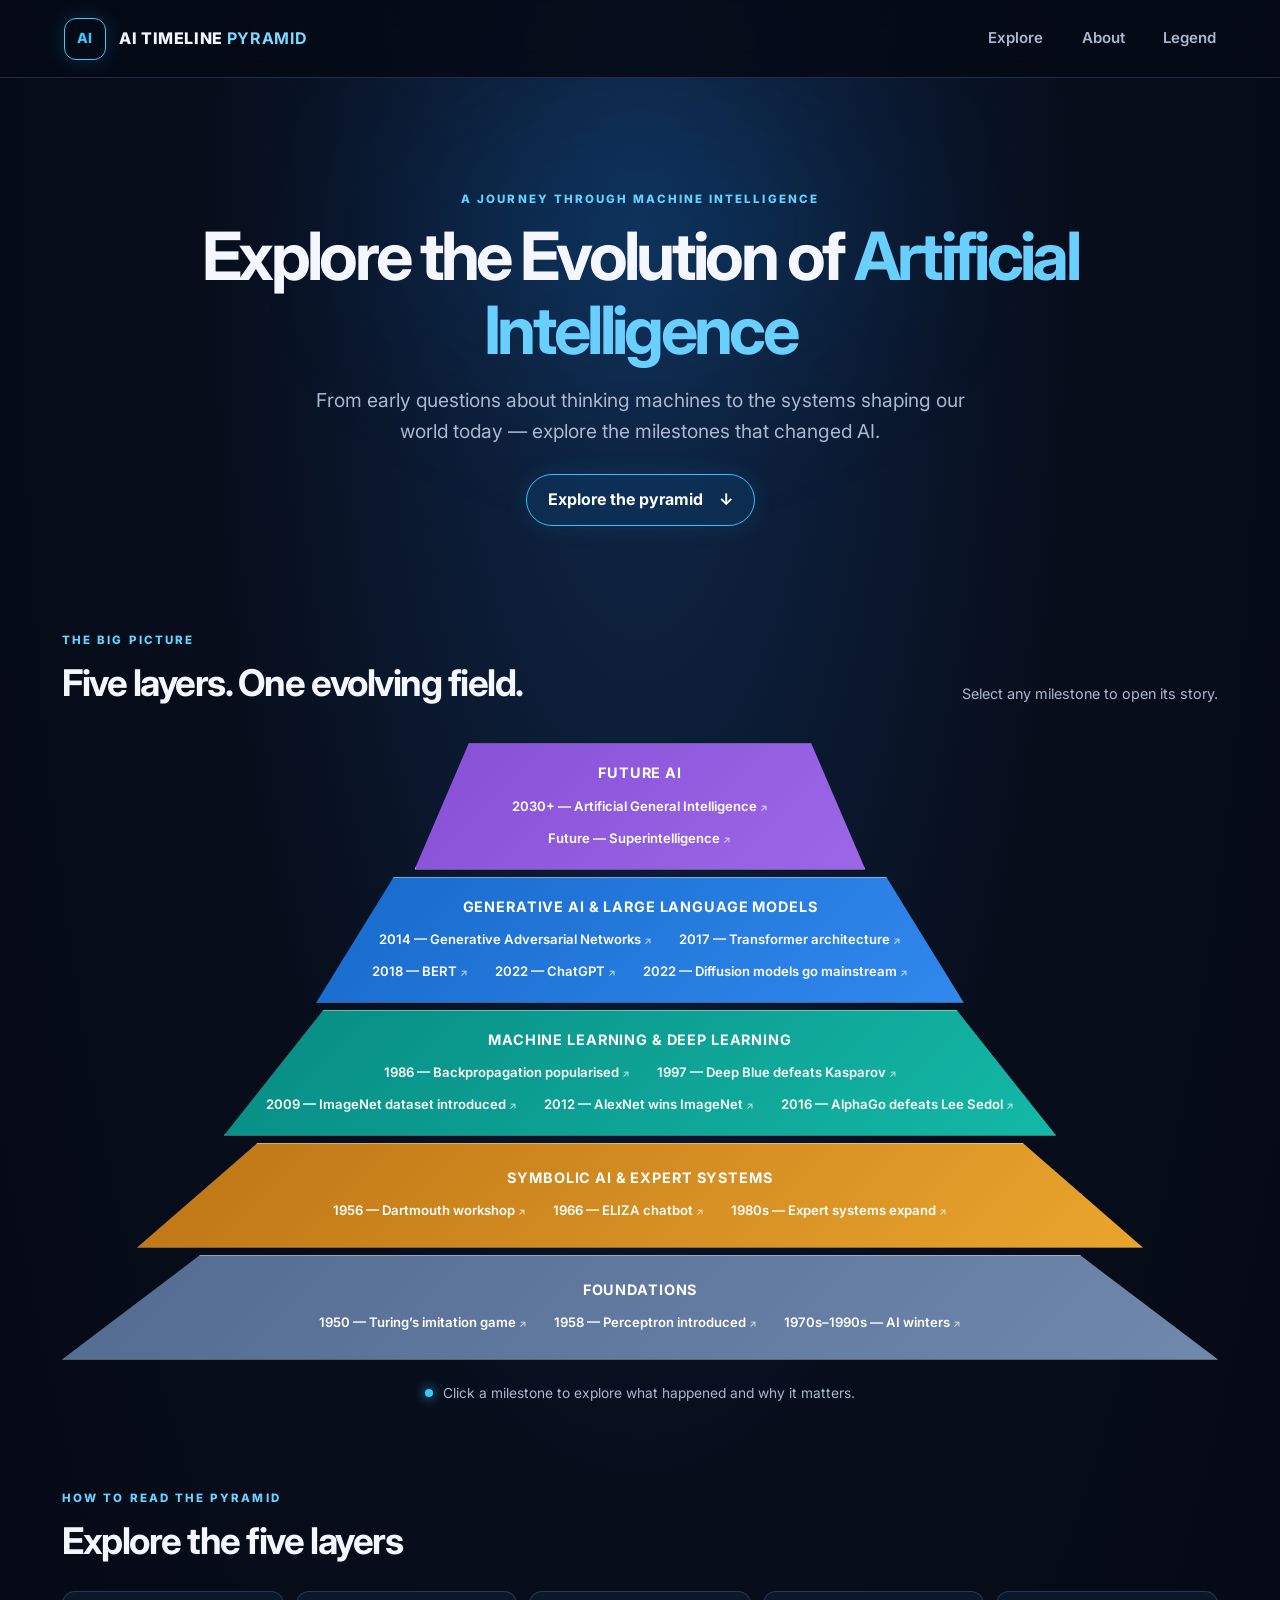
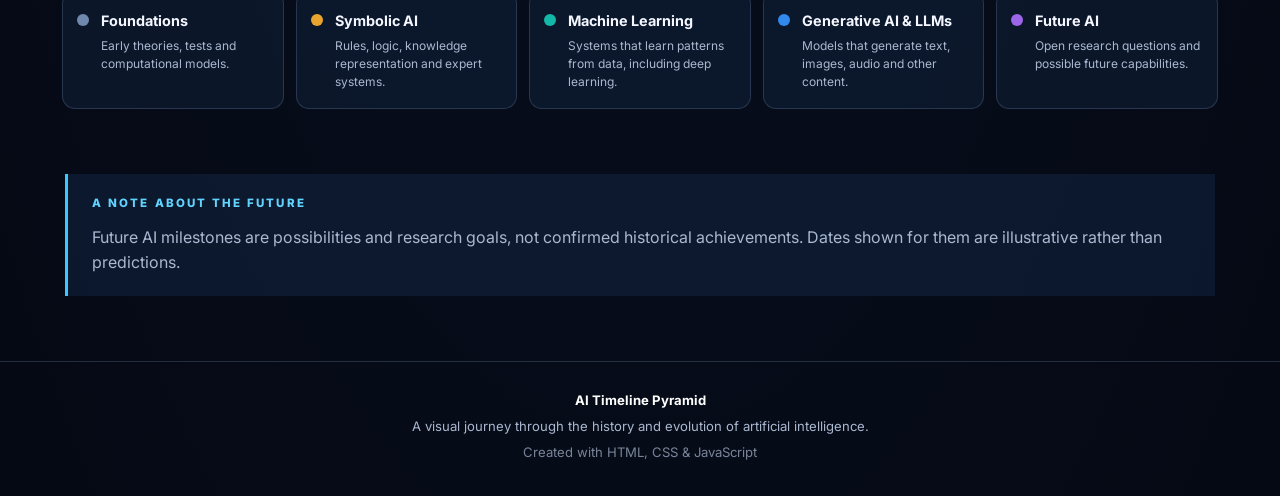
==== index.html @ 3618a6c2 "graphics" ====
<!DOCTYPE html>
<html lang="en">
<head>
  <meta charset="UTF-8">
  <meta name="viewport" content="width=device-width, initial-scale=1.0">
  <meta name="description" content="Explore the evolution of artificial intelligence through an interactive five-layer timeline pyramid.">
  <title>AI Timeline Pyramid</title>
  <link rel="preconnect" href="https://fonts.googleapis.com">
  <link rel="preconnect" href="https://fonts.gstatic.com" crossorigin>
  <link href="https://fonts.googleapis.com/css2?family=Inter:wght@400;500;600;700;800&display=swap" rel="stylesheet">
  <link rel="stylesheet" href="css/style.css">
  <script src="js/script.js" defer></script>
</head>
<body>
  <header class="site-header" id="top">
    <a class="brand" href="index.html" aria-label="AI Timeline Pyramid home">
      <span class="brand-mark" aria-hidden="true">AI</span>
      <span>AI TIMELINE <b>PYRAMID</b></span>
    </a>
    <nav class="main-nav" aria-label="Main navigation">
      <a href="#timeline">Explore</a>
      <a href="#about">About</a>
      <a href="#legend">Legend</a>
    </nav>
    <button class="menu-toggle" aria-label="Toggle navigation" aria-expanded="false">☰</button>
  </header>

  <main>
    <section class="hero" id="about">
      <div class="hero-glow"></div>
      <p class="eyebrow">A JOURNEY THROUGH MACHINE INTELLIGENCE</p>
      <h1>Explore the Evolution of <span>Artificial Intelligence</span></h1>
      <p class="hero-copy">From early questions about thinking machines to the systems shaping our world today — explore the milestones that changed AI.</p>
      <a class="primary-link" href="#timeline">Explore the pyramid <span aria-hidden="true">↓</span></a>
    </section>

    <section class="timeline-section" id="timeline">
      <div class="section-heading">
        <div>
          <p class="eyebrow">THE BIG PICTURE</p>
          <h2>Five layers. One evolving field.</h2>
        </div>
        <p class="section-note">Select any milestone to open its story.</p>
      </div>

      <div class="pyramid-wrap">
        <div class="pyramid" aria-label="Interactive pyramid of artificial intelligence milestones">
          <section class="pyramid-layer future" aria-labelledby="future-title">
            <h3 id="future-title">FUTURE AI</h3>
            <div class="milestone-list">
              <a class="milestone" href="details.html?id=agi">2030+ — Artificial General Intelligence <span>↗</span></a>
              <a class="milestone" href="details.html?id=superintelligence">Future — Superintelligence <span>↗</span></a>
            </div>
          </section>

          <section class="pyramid-layer generative" aria-labelledby="generative-title">
            <h3 id="generative-title">GENERATIVE AI &amp; LARGE LANGUAGE MODELS</h3>
            <div class="milestone-list">
              <a class="milestone" href="details.html?id=gan">2014 — Generative Adversarial Networks <span>↗</span></a>
              <a class="milestone" href="details.html?id=transformer">2017 — Transformer architecture <span>↗</span></a>
              <a class="milestone" href="details.html?id=bert">2018 — BERT <span>↗</span></a>
              <a class="milestone" href="details.html?id=chatgpt">2022 — ChatGPT <span>↗</span></a>
              <a class="milestone" href="details.html?id=diffusion">2022 — Diffusion models go mainstream <span>↗</span></a>
            </div>
          </section>

          <section class="pyramid-layer machine" aria-labelledby="machine-title">
            <h3 id="machine-title">MACHINE LEARNING &amp; DEEP LEARNING</h3>
            <div class="milestone-list">
              <a class="milestone" href="details.html?id=backprop">1986 — Backpropagation popularised <span>↗</span></a>
              <a class="milestone" href="details.html?id=deepblue">1997 — Deep Blue defeats Kasparov <span>↗</span></a>
              <a class="milestone" href="details.html?id=imagenet">2009 — ImageNet dataset introduced <span>↗</span></a>
              <a class="milestone" href="details.html?id=alexnet">2012 — AlexNet wins ImageNet <span>↗</span></a>
              <a class="milestone" href="details.html?id=alphago">2016 — AlphaGo defeats Lee Sedol <span>↗</span></a>
            </div>
          </section>

          <section class="pyramid-layer symbolic" aria-labelledby="symbolic-title">
            <h3 id="symbolic-title">SYMBOLIC AI &amp; EXPERT SYSTEMS</h3>
            <div class="milestone-list">
              <a class="milestone" href="details.html?id=dartmouth">1956 — Dartmouth workshop <span>↗</span></a>
              <a class="milestone" href="details.html?id=eliza">1966 — ELIZA chatbot <span>↗</span></a>
              <a class="milestone" href="details.html?id=expert">1980s — Expert systems expand <span>↗</span></a>
            </div>
          </section>

          <section class="pyramid-layer foundations" aria-labelledby="foundations-title">
            <h3 id="foundations-title">FOUNDATIONS</h3>
            <div class="milestone-list">
              <a class="milestone" href="details.html?id=turing">1950 — Turing’s imitation game <span>↗</span></a>
              <a class="milestone" href="details.html?id=perceptron">1958 — Perceptron introduced <span>↗</span></a>
              <a class="milestone" href="details.html?id=winters">1970s–1990s — AI winters <span>↗</span></a>
            </div>
          </section>
        </div>
      </div>
      <p class="interaction-hint"><span class="hint-dot"></span> Click a milestone to explore what happened and why it matters.</p>
    </section>

    <section class="legend-section" id="legend">
      <div class="section-heading">
        <div>
          <p class="eyebrow">HOW TO READ THE PYRAMID</p>
          <h2>Explore the five layers</h2>
        </div>
      </div>
      <div class="legend-grid">
        <article class="legend-card"><span class="legend-swatch swatch-foundations"></span><div><h3>Foundations</h3><p>Early theories, tests and computational models.</p></div></article>
        <article class="legend-card"><span class="legend-swatch swatch-symbolic"></span><div><h3>Symbolic AI</h3><p>Rules, logic, knowledge representation and expert systems.</p></div></article>
        <article class="legend-card"><span class="legend-swatch swatch-machine"></span><div><h3>Machine Learning</h3><p>Systems that learn patterns from data, including deep learning.</p></div></article>
        <article class="legend-card"><span class="legend-swatch swatch-generative"></span><div><h3>Generative AI &amp; LLMs</h3><p>Models that generate text, images, audio and other content.</p></div></article>
        <article class="legend-card"><span class="legend-swatch swatch-future"></span><div><h3>Future AI</h3><p>Open research questions and possible future capabilities.</p></div></article>
      </div>
    </section>

    <section class="about-strip">
      <p class="eyebrow">A NOTE ABOUT THE FUTURE</p>
      <p>Future AI milestones are possibilities and research goals, not confirmed historical achievements. Dates shown for them are illustrative rather than predictions.</p>
    </section>
  </main>

  <footer class="site-footer">
    <a class="footer-brand" href="#top">AI Timeline Pyramid</a>
    <p>A visual journey through the history and evolution of artificial intelligence.</p>
    <p class="footer-credit">Created with HTML, CSS &amp; JavaScript</p>
  </footer>
</body>
</html>
---- css/style.css ----
:root {
  --bg: #070d1b;
  --bg-soft: #0d172b;
  --panel: #111e34;
  --text: #f4f7ff;
  --muted: #aab8d0;
  --line: rgba(157, 184, 230, .2);
  --cyan: #39c8ff;
  --foundations: #7188ad;
  --symbolic: #eaa52e;
  --machine: #14b8a6;
  --generative: #3188ed;
  --future: #9b67e8;
  font-family: "Inter", system-ui, sans-serif;
}
* { box-sizing: border-box; }
html { scroll-behavior: smooth; }
body {
  margin: 0; color: var(--text);
  background: radial-gradient(ellipse at 50% 12%, #10284a 0, var(--bg) 48%, #050914 100%);
  line-height: 1.6;
}
a { color: inherit; }
.site-header {
  min-height: 78px; padding: 16px clamp(20px, 5vw, 76px);
  display: flex; align-items: center; justify-content: space-between; gap: 24px;
  border-bottom: 1px solid var(--line); background: rgba(5, 10, 22, .88);
  position: sticky; top: 0; z-index: 10; backdrop-filter: blur(14px);
}
.brand { display: inline-flex; align-items: center; gap: 13px; text-decoration: none; font-weight: 800; letter-spacing: .04em; }
.brand b { color: #79d9ff; }
.brand-mark {
  width: 42px; height: 42px; border: 1px solid var(--cyan); border-radius: 12px;
  display: grid; place-items: center; color: var(--cyan); font-size: 14px;
  box-shadow: 0 0 22px rgba(57, 200, 255, .18);
}
.main-nav { display: flex; gap: clamp(18px, 3vw, 42px); }
.main-nav a { text-decoration: none; color: var(--muted); font-weight: 600; font-size: .94rem; }
.main-nav a:hover, .main-nav a:focus-visible { color: white; }
.menu-toggle { display: none; color: white; border: 1px solid var(--line); background: transparent; padding: 8px 12px; border-radius: 8px; }
.hero {
  position: relative; overflow: hidden; text-align: center;
  padding: clamp(65px, 9vw, 112px) 20px 70px;
}
.hero-glow {
  position: absolute; width: 460px; height: 260px; border-radius: 50%;
  background: rgba(0, 147, 255, .12); filter: blur(90px);
  top: 20px; left: 50%; transform: translateX(-50%); pointer-events: none;
}
.hero > *:not(.hero-glow) { position: relative; }
.eyebrow { color: #62d3ff; font-size: .72rem; font-weight: 800; letter-spacing: .18em; margin: 0 0 12px; }
.hero h1 { max-width: 950px; margin: 0 auto 18px; font-size: clamp(2.2rem, 5.2vw, 4.6rem); line-height: 1.1; letter-spacing: -.055em; }
.hero h1 span { color: #68cfff; }
.hero-copy { max-width: 680px; margin: 0 auto 28px; color: var(--muted); font-size: clamp(1rem, 1.8vw, 1.2rem); }
.primary-link {
  display: inline-flex; align-items: center; gap: 16px; padding: 12px 21px;
  border: 1px solid #32bfff; border-radius: 999px; text-decoration: none;
  color: white; font-weight: 700; background: rgba(18, 113, 184, .16);
  box-shadow: 0 0 24px rgba(43, 177, 255, .12); transition: .2s ease;
}
.primary-link:hover { background: rgba(34, 157, 235, .28); transform: translateY(-2px); }
.timeline-section, .legend-section { max-width: 1240px; margin: 0 auto; padding: 35px clamp(18px, 4vw, 42px) 65px; }
.section-heading { display: flex; justify-content: space-between; align-items: end; gap: 24px; margin-bottom: 28px; }
.section-heading h2 { font-size: clamp(1.6rem, 3vw, 2.3rem); line-height: 1.2; margin: 0; letter-spacing: -.04em; }
.section-note { color: var(--muted); margin: 0; font-size: .9rem; }
.pyramid-wrap { padding: 10px 0 0; }
.pyramid { display: flex; flex-direction: column; align-items: center; gap: 7px; }
.pyramid-layer {
  min-height: 105px; padding: 17px 22px; display: flex; flex-direction: column;
  align-items: center; justify-content: center; text-align: center; color: white;
  clip-path: polygon(12% 0, 88% 0, 100% 100%, 0 100%);
  border: 1px solid rgba(255,255,255,.35); transition: filter .2s ease;
}
.pyramid-layer:hover { filter: brightness(1.12); }
.pyramid-layer h3 { margin: 0 0 8px; font-size: .9rem; letter-spacing: .06em; }
.pyramid-layer.future { width: 39%; background: linear-gradient(135deg, #8750d5, var(--future)); }
.pyramid-layer.generative { width: 56%; background: linear-gradient(135deg, #176acb, var(--generative)); }
.pyramid-layer.machine { width: 72%; background: linear-gradient(135deg, #078b83, var(--machine)); }
.pyramid-layer.symbolic { width: 87%; background: linear-gradient(135deg, #bd7415, var(--symbolic)); }
.pyramid-layer.foundations { width: 100%; background: linear-gradient(135deg, #536b91, var(--foundations)); }
.milestone-list { display: flex; justify-content: center; flex-wrap: wrap; gap: 5px 17px; max-width: 100%; }
.milestone {
  color: white; text-decoration: none; font-size: .82rem; font-weight: 600;
  padding: 3px 5px; border-radius: 5px; transition: background .18s, transform .18s;
}
.milestone span { color: rgba(255,255,255,.7); font-size: .75em; }
.milestone:hover, .milestone:focus-visible { background: rgba(4, 15, 35, .28); transform: translateY(-1px); outline: none; }
.interaction-hint { display: flex; align-items: center; justify-content: center; gap: 10px; color: var(--muted); font-size: .86rem; margin: 22px 0 0; }
.hint-dot { width: 8px; height: 8px; border-radius: 50%; background: var(--cyan); box-shadow: 0 0 12px var(--cyan); }
.legend-section { padding-top: 20px; }
.legend-grid { display: grid; grid-template-columns: repeat(5, 1fr); gap: 12px; }
.legend-card { display: flex; gap: 12px; align-items: flex-start; padding: 17px 14px; border: 1px solid var(--line); border-radius: 13px; background: rgba(15, 28, 49, .72); }
.legend-card h3 { margin: 0 0 5px; font-size: .9rem; }
.legend-card p { margin: 0; color: var(--muted); font-size: .75rem; line-height: 1.5; }
.legend-swatch { flex: 0 0 12px; height: 12px; border-radius: 50%; margin-top: 5px; }
.swatch-foundations { background: var(--foundations); }
.swatch-symbolic { background: var(--symbolic); }
.swatch-machine { background: var(--machine); }
.swatch-generative { background: var(--generative); }
.swatch-future { background: var(--future); }
.about-strip { max-width: 1150px; margin: 0 auto 65px; padding: 20px 24px; border-left: 3px solid var(--cyan); background: rgba(18, 38, 65, .55); color: var(--muted); }
.about-strip p:last-child { margin: 0; }
.site-footer { border-top: 1px solid var(--line); padding: 28px 20px; text-align: center; color: var(--muted); font-size: .82rem; }
.site-footer p { margin: 5px 0; }
.footer-brand { color: white; text-decoration: none; font-weight: 700; }
.footer-credit { opacity: .7; }
@media (max-width: 850px) {
  .legend-grid { grid-template-columns: repeat(2, 1fr); }
  .pyramid-layer { min-height: 115px; padding: 15px 20px; }
  .milestone { font-size: .76rem; }
}
@media (max-width: 600px) {
  .site-header { min-height: 68px; flex-wrap: wrap; }
  .brand { font-size: .82rem; }
  .brand-mark { width: 36px; height: 36px; }
  .menu-toggle { display: block; }
  .main-nav { display: none; width: 100%; flex-direction: column; gap: 12px; padding: 8px 0 4px; }
  .main-nav.open { display: flex; }
  .hero { padding-top: 58px; }
  .section-heading { display: block; }
  .section-note { margin-top: 10px; }
  .pyramid { gap: 6px; }
  .pyramid-layer { width: 100% !important; clip-path: none; border-radius: 10px; min-height: auto; padding: 15px 12px; }
  .pyramid-layer h3 { font-size: .8rem; }
  .milestone-list { gap: 4px 8px; }
  .milestone { font-size: .73rem; }
  .legend-grid { grid-template-columns: 1fr; }
  .about-strip { margin-left: 18px; margin-right: 18px; }
}
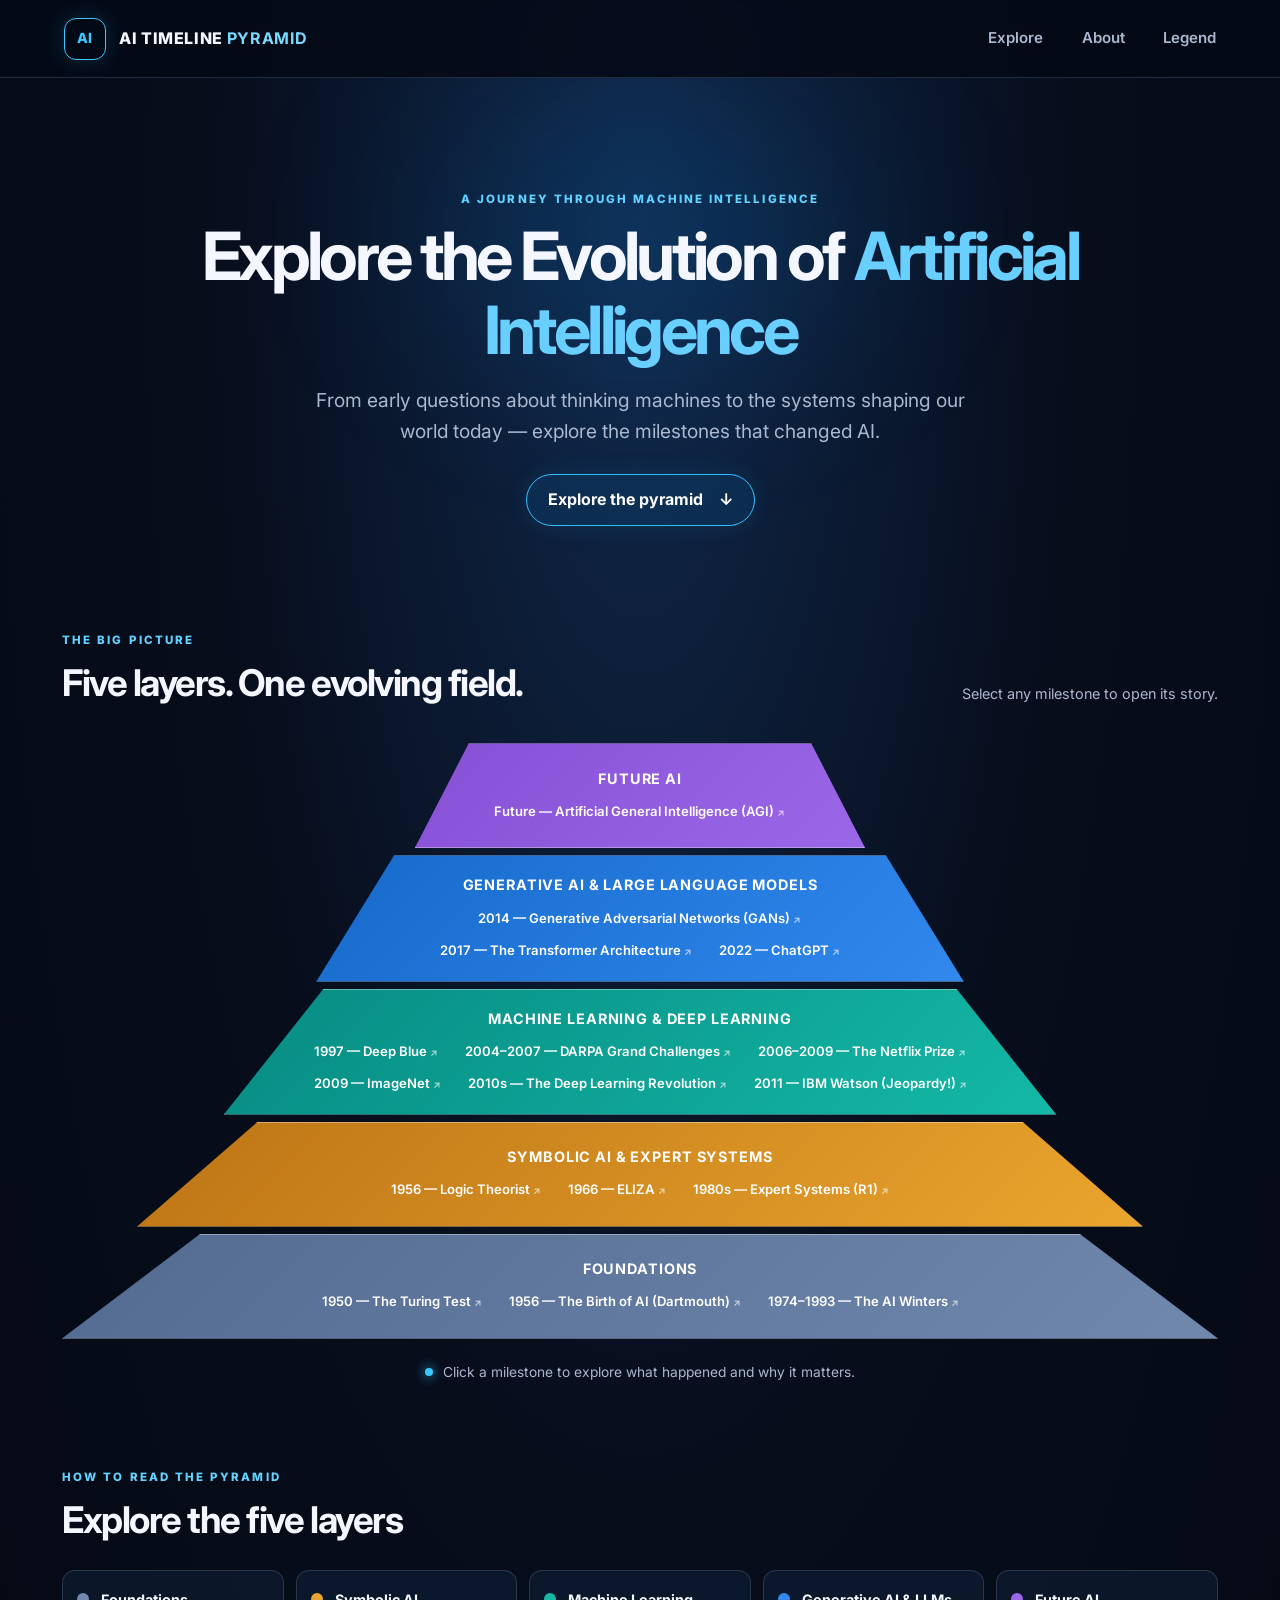
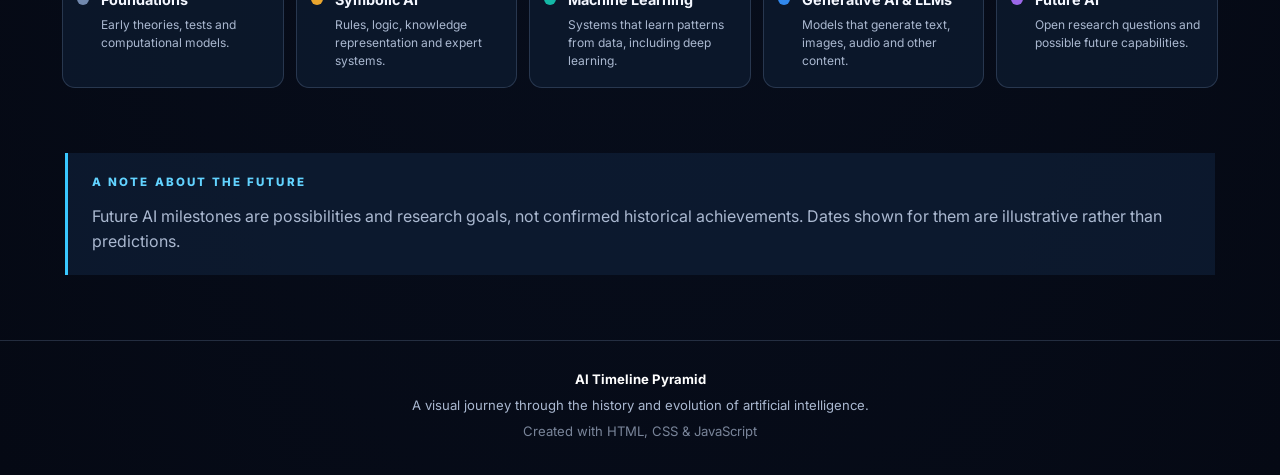
==== commit 100042a8: "graphics" ====
--- a/index.html
+++ b/index.html
@@ -48,48 +48,46 @@
           <section class="pyramid-layer future" aria-labelledby="future-title">
             <h3 id="future-title">FUTURE AI</h3>
             <div class="milestone-list">
-              <a class="milestone" href="details.html?id=agi">2030+ — Artificial General Intelligence <span>↗</span></a>
-              <a class="milestone" href="details.html?id=superintelligence">Future — Superintelligence <span>↗</span></a>
+              <a class="milestone" href="details.html?id=agi">Future — Artificial General Intelligence (AGI) <span>↗</span></a>
             </div>
           </section>
 
           <section class="pyramid-layer generative" aria-labelledby="generative-title">
             <h3 id="generative-title">GENERATIVE AI &amp; LARGE LANGUAGE MODELS</h3>
             <div class="milestone-list">
-              <a class="milestone" href="details.html?id=gan">2014 — Generative Adversarial Networks <span>↗</span></a>
-              <a class="milestone" href="details.html?id=transformer">2017 — Transformer architecture <span>↗</span></a>
-              <a class="milestone" href="details.html?id=bert">2018 — BERT <span>↗</span></a>
+              <a class="milestone" href="details.html?id=gan">2014 — Generative Adversarial Networks (GANs) <span>↗</span></a>
+              <a class="milestone" href="details.html?id=transformer">2017 — The Transformer Architecture <span>↗</span></a>
               <a class="milestone" href="details.html?id=chatgpt">2022 — ChatGPT <span>↗</span></a>
-              <a class="milestone" href="details.html?id=diffusion">2022 — Diffusion models go mainstream <span>↗</span></a>
             </div>
           </section>
 
           <section class="pyramid-layer machine" aria-labelledby="machine-title">
             <h3 id="machine-title">MACHINE LEARNING &amp; DEEP LEARNING</h3>
             <div class="milestone-list">
-              <a class="milestone" href="details.html?id=backprop">1986 — Backpropagation popularised <span>↗</span></a>
-              <a class="milestone" href="details.html?id=deepblue">1997 — Deep Blue defeats Kasparov <span>↗</span></a>
-              <a class="milestone" href="details.html?id=imagenet">2009 — ImageNet dataset introduced <span>↗</span></a>
-              <a class="milestone" href="details.html?id=alexnet">2012 — AlexNet wins ImageNet <span>↗</span></a>
-              <a class="milestone" href="details.html?id=alphago">2016 — AlphaGo defeats Lee Sedol <span>↗</span></a>
+              <a class="milestone" href="details.html?id=deepblue">1997 — Deep Blue <span>↗</span></a>
+              <a class="milestone" href="details.html?id=darpa">2004–2007 — DARPA Grand Challenges <span>↗</span></a>
+              <a class="milestone" href="details.html?id=netflix">2006–2009 — The Netflix Prize <span>↗</span></a>
+              <a class="milestone" href="details.html?id=imagenet">2009 — ImageNet <span>↗</span></a>
+              <a class="milestone" href="details.html?id=deeplearning">2010s — The Deep Learning Revolution <span>↗</span></a>
+              <a class="milestone" href="details.html?id=watson">2011 — IBM Watson (Jeopardy!) <span>↗</span></a>
             </div>
           </section>
 
           <section class="pyramid-layer symbolic" aria-labelledby="symbolic-title">
             <h3 id="symbolic-title">SYMBOLIC AI &amp; EXPERT SYSTEMS</h3>
             <div class="milestone-list">
-              <a class="milestone" href="details.html?id=dartmouth">1956 — Dartmouth workshop <span>↗</span></a>
-              <a class="milestone" href="details.html?id=eliza">1966 — ELIZA chatbot <span>↗</span></a>
-              <a class="milestone" href="details.html?id=expert">1980s — Expert systems expand <span>↗</span></a>
+              <a class="milestone" href="details.html?id=logictheorist">1956 — Logic Theorist <span>↗</span></a>
+              <a class="milestone" href="details.html?id=eliza">1966 — ELIZA <span>↗</span></a>
+              <a class="milestone" href="details.html?id=expert">1980s — Expert Systems (R1) <span>↗</span></a>
             </div>
           </section>
 
           <section class="pyramid-layer foundations" aria-labelledby="foundations-title">
             <h3 id="foundations-title">FOUNDATIONS</h3>
             <div class="milestone-list">
-              <a class="milestone" href="details.html?id=turing">1950 — Turing’s imitation game <span>↗</span></a>
-              <a class="milestone" href="details.html?id=perceptron">1958 — Perceptron introduced <span>↗</span></a>
-              <a class="milestone" href="details.html?id=winters">1970s–1990s — AI winters <span>↗</span></a>
+              <a class="milestone" href="details.html?id=turing">1950 — The Turing Test <span>↗</span></a>
+              <a class="milestone" href="details.html?id=dartmouth">1956 — The Birth of AI (Dartmouth) <span>↗</span></a>
+              <a class="milestone" href="details.html?id=winters">1974–1993 — The AI Winters <span>↗</span></a>
             </div>
           </section>
         </div>
